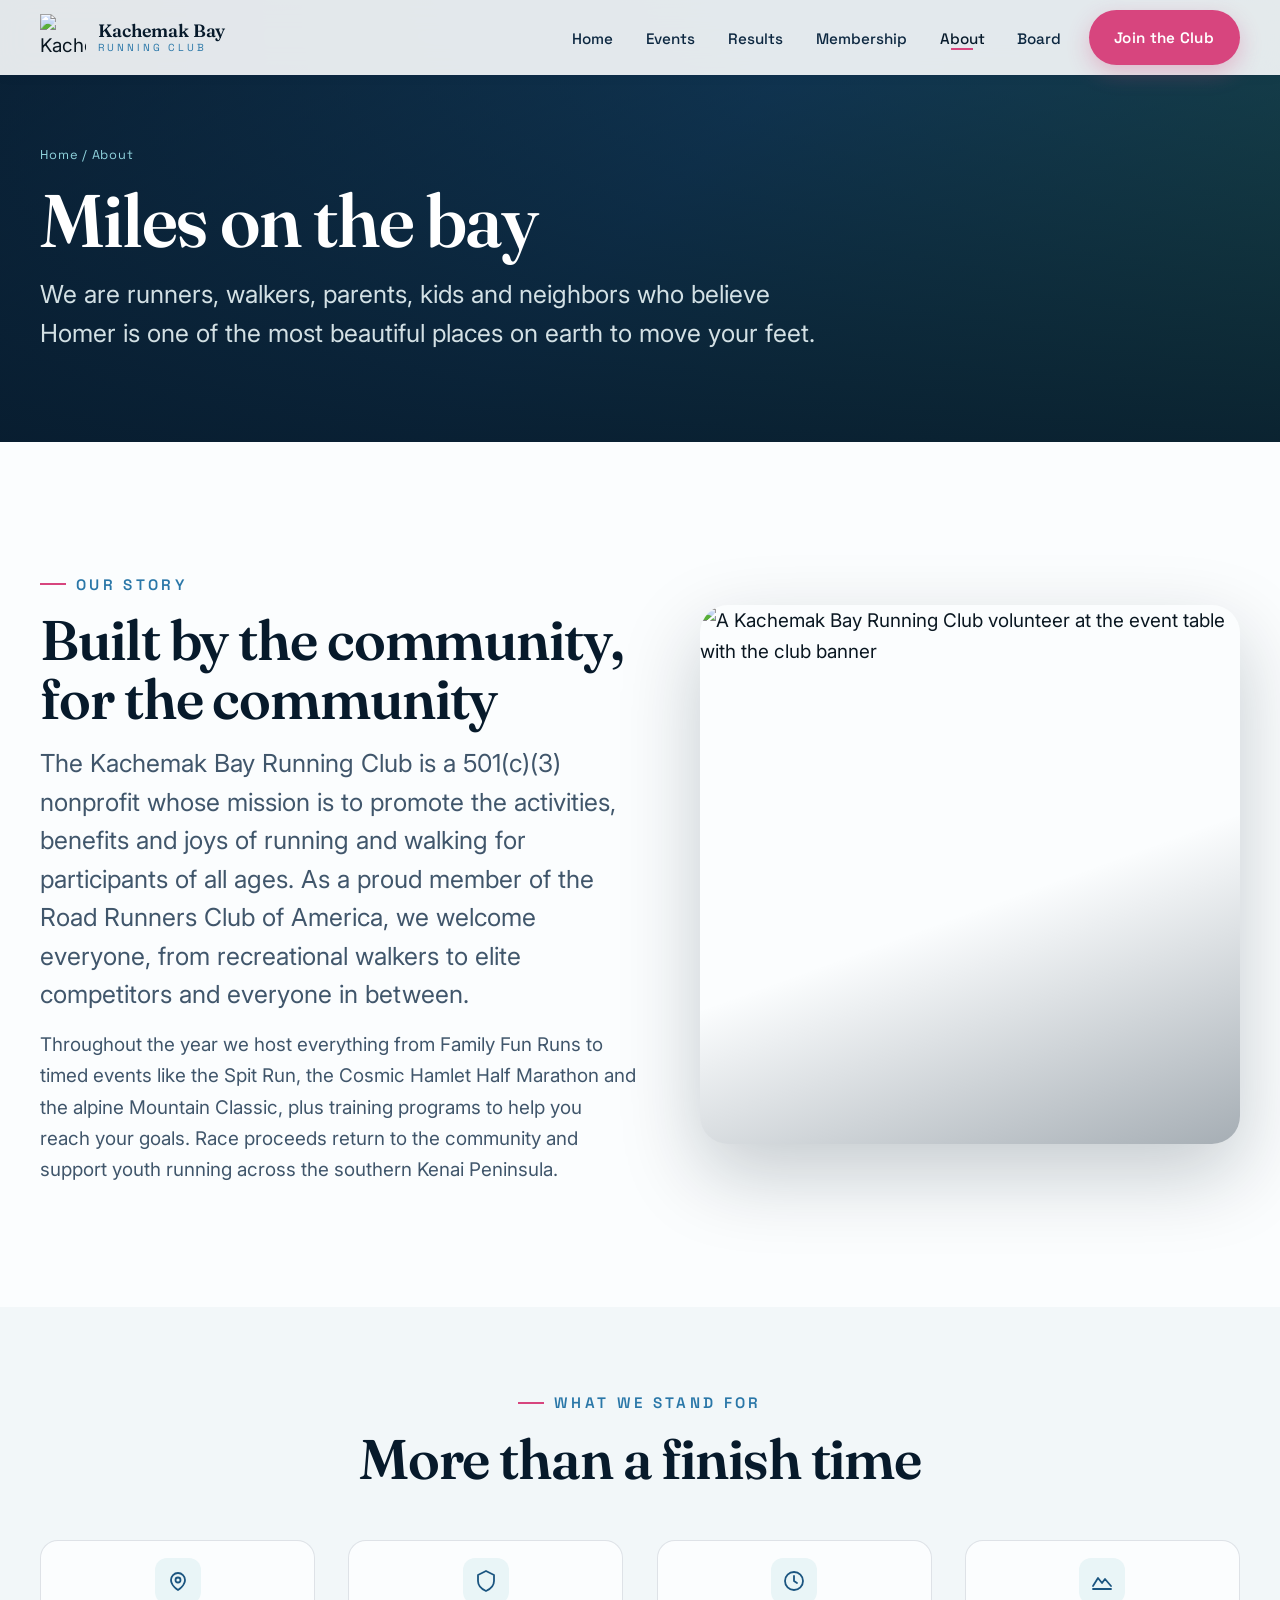
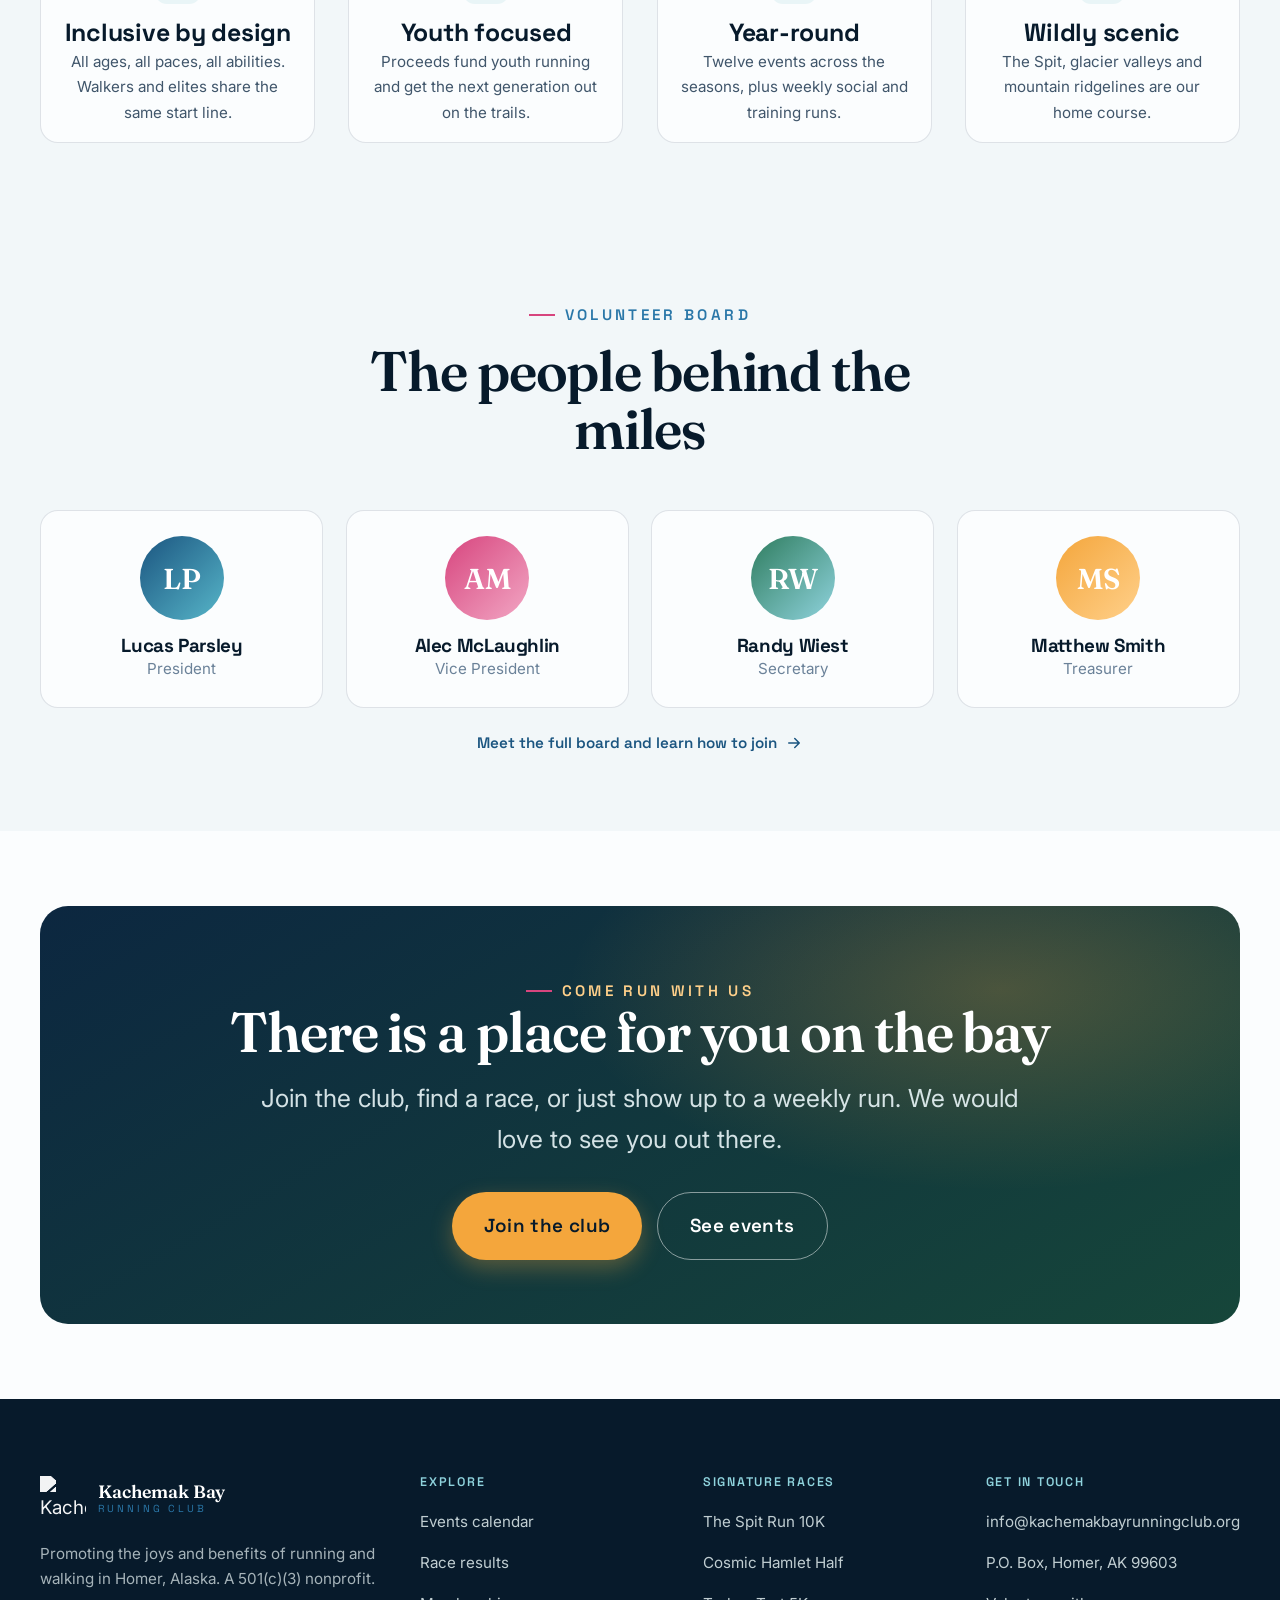
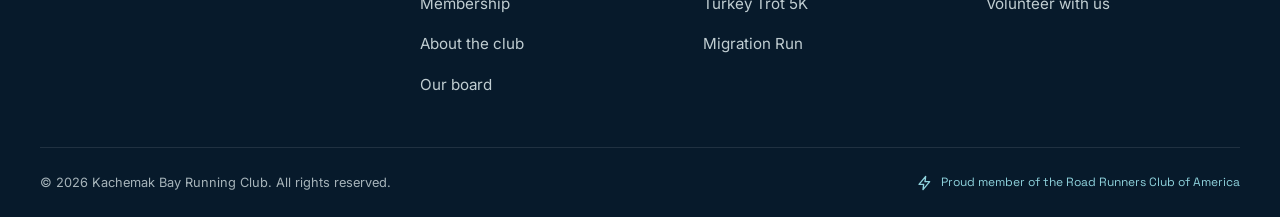
==== about.html @ 655c6642 "Add files via upload" ====
<!DOCTYPE html>
<html lang="en">
<head>
<meta charset="UTF-8">
<meta name="viewport" content="width=device-width, initial-scale=1">
<title>About - Kachemak Bay Running Club</title>
<meta name="description" content="The Kachemak Bay Running Club is a 501(c)(3) nonprofit in Homer, Alaska and a member of the Road Runners Club of America, promoting running and walking for all ages.">
<link rel="preconnect" href="https://fonts.googleapis.com">
<link rel="preconnect" href="https://fonts.gstatic.com" crossorigin>
<link href="https://fonts.googleapis.com/css2?family=Fraunces:ital,opsz,wght@0,9..144,400..700;1,9..144,400..600&family=Inter:wght@400;500;600&family=Space+Grotesk:wght@400;500;600;700&display=swap" rel="stylesheet">
<link rel="stylesheet" href="assets/css/styles.css">
<link rel="icon" href="data:image/svg+xml,%3Csvg xmlns='http://www.w3.org/2000/svg' viewBox='0 0 100 100'%3E%3Ccircle cx='50' cy='50' r='48' fill='%231b5580'/%3E%3Cpath d='M12 66 L34 34 L48 54 L62 28 L88 66 Z' fill='%23e9f5f7'/%3E%3Ccircle cx='68' cy='30' r='9' fill='%23f4a63c'/%3E%3C/svg%3E">
</head>
<body>
<a class="skip-link" href="#main">Skip to content</a>

<header class="site-header is-scrolled" id="siteHeader">
  <div class="container container--wide">
    <nav class="nav" aria-label="Primary">
      <a class="brand" href="index.html" aria-label="Kachemak Bay Running Club home"><img class="brand__logo" src="assets/img/logo.png" data-fallback="assets/img/logo.svg" alt="Kachemak Bay Running Club logo" width="46" height="46"><span class="brand__text"><span class="brand__name">Kachemak Bay</span><span class="brand__tag">Running Club</span></span></a>
      <ul class="nav__links" id="navLinks">
        <li><a class="nav__link" href="index.html">Home</a></li>
        <li><a class="nav__link" href="events.html">Events</a></li>
        <li><a class="nav__link" href="results.html">Results</a></li>
        <li><a class="nav__link" href="membership.html">Membership</a></li>
        <li><a class="nav__link" href="about.html" aria-current="page">About</a></li><li><a class="nav__link" href="board.html">Board</a></li>
        <li class="nav__cta"><a class="btn btn--accent" href="membership.html">Join the Club</a></li>
      </ul>
      <button class="nav-toggle" aria-label="Open menu" aria-expanded="false" aria-controls="navLinks"><span></span><span></span><span></span></button>
    </nav>
  </div>
</header>

<main id="main">

  <section class="page-hero">
    <img class="page-hero__photo" src="assets/img/lupine.jpg" data-fallback="assets/img/lupine.svg" alt="" aria-hidden="true">
    <div class="page-hero__bg" aria-hidden="true" style="background:linear-gradient(135deg,#0c2740 0%,#1b5580 50%,#2f7d5f 110%)"></div>
    <div class="container">
      <p class="breadcrumb"><a href="index.html">Home</a> / About</p>
      <h1>Miles on the bay</h1>
      <p class="lead">We are runners, walkers, parents, kids and neighbors who believe Homer is one of the most beautiful places on earth to move your feet.</p>
    </div>
  </section>

  <!-- Story -->
  <section class="section">
    <div class="container">
      <div class="split">
        <div data-reveal>
          <span class="eyebrow">Our story</span>
          <h2 style="font-size:var(--step-4);margin-top:0.9rem">Built by the community, for the community</h2>
          <p class="lead" style="margin-top:1rem">The Kachemak Bay Running Club is a 501(c)(3) nonprofit whose mission is to promote the activities, benefits and joys of running and walking for participants of all ages. As a proud member of the Road Runners Club of America, we welcome everyone, from recreational walkers to elite competitors and everyone in between.</p>
          <p style="margin-top:1rem;color:var(--slate)">Throughout the year we host everything from Family Fun Runs to timed events like the Spit Run, the Cosmic Hamlet Half Marathon and the alpine Mountain Classic, plus training programs to help you reach your goals. Race proceeds return to the community and support youth running across the southern Kenai Peninsula.</p>
        </div>
        <div class="photo-frame" data-reveal data-delay="1" style="aspect-ratio:1/1">
          <img class="photo-fill" src="assets/img/club-table.jpg" data-fallback="assets/img/club-table.svg" alt="A Kachemak Bay Running Club volunteer at the event table with the club banner">
          <span class="photo-frame__glow" aria-hidden="true"></span>
        </div>
      </div>
    </div>
  </section>

  <!-- Values / What we do -->
  <section class="section section--tight" style="background:var(--paper-2)">
    <div class="container">
      <div class="section-head center" data-reveal><span class="eyebrow" style="justify-content:center">What we stand for</span><h2>More than a finish time</h2></div>
      <div class="grid" style="grid-template-columns:repeat(auto-fit,minmax(230px,1fr))">
        <div class="value" data-reveal data-delay="1" style="flex-direction:column;text-align:center;align-items:center"><span class="value__icon" aria-hidden="true"><svg width="24" height="24" viewBox="0 0 24 24" fill="none" stroke="currentColor" stroke-width="1.8" stroke-linecap="round" stroke-linejoin="round"><path d="M12 21s-7-4.5-7-10a7 7 0 0 1 14 0c0 5.5-7 10-7 10z"/><circle cx="12" cy="11" r="2.5"/></svg></span><div><h3>Inclusive by design</h3><p>All ages, all paces, all abilities. Walkers and elites share the same start line.</p></div></div>
        <div class="value" data-reveal data-delay="2" style="flex-direction:column;text-align:center;align-items:center"><span class="value__icon" aria-hidden="true"><svg width="24" height="24" viewBox="0 0 24 24" fill="none" stroke="currentColor" stroke-width="1.8" stroke-linecap="round" stroke-linejoin="round"><path d="M12 2 4 6v6c0 5 3.5 8 8 10 4.5-2 8-5 8-10V6z"/></svg></span><div><h3>Youth focused</h3><p>Proceeds fund youth running and get the next generation out on the trails.</p></div></div>
        <div class="value" data-reveal data-delay="3" style="flex-direction:column;text-align:center;align-items:center"><span class="value__icon" aria-hidden="true"><svg width="24" height="24" viewBox="0 0 24 24" fill="none" stroke="currentColor" stroke-width="1.8" stroke-linecap="round" stroke-linejoin="round"><circle cx="12" cy="12" r="9"/><path d="M12 7v5l3 2"/></svg></span><div><h3>Year-round</h3><p>Twelve events across the seasons, plus weekly social and training runs.</p></div></div>
        <div class="value" data-reveal data-delay="4" style="flex-direction:column;text-align:center;align-items:center"><span class="value__icon" aria-hidden="true"><svg width="24" height="24" viewBox="0 0 24 24" fill="none" stroke="currentColor" stroke-width="1.8" stroke-linecap="round" stroke-linejoin="round"><path d="M3 17l5-8 4 5 3-4 6 7"/><path d="M3 20h18"/></svg></span><div><h3>Wildly scenic</h3><p>The Spit, glacier valleys and mountain ridgelines are our home course.</p></div></div>
      </div>
    </div>
  </section>

  <!-- Board -->
  <section class="section section--tight" style="background:var(--paper-2)">
    <div class="container">
      <div class="section-head center" data-reveal><span class="eyebrow" style="justify-content:center">Volunteer board</span><h2>The people behind the miles</h2></div>
      <div class="board-grid">
        <div class="board-card" data-reveal data-delay="1"><div class="avatar" style="background:linear-gradient(135deg,#1b5580,#57b6c9)">LP</div><h3>Lucas Parsley</h3><p>President</p></div>
        <div class="board-card" data-reveal data-delay="2"><div class="avatar" style="background:linear-gradient(135deg,#d7457e,#f2a7c4)">AM</div><h3>Alec McLaughlin</h3><p>Vice President</p></div>
        <div class="board-card" data-reveal data-delay="3"><div class="avatar" style="background:linear-gradient(135deg,#2f7d5f,#8fd3dd)">RW</div><h3>Randy Wiest</h3><p>Secretary</p></div>
        <div class="board-card" data-reveal data-delay="4"><div class="avatar" style="background:linear-gradient(135deg,#f4a63c,#ffd08a)">MS</div><h3>Matthew Smith</h3><p>Treasurer</p></div>
      </div>
      <p style="text-align:center;color:var(--slate);font-size:var(--step--1);margin-top:1.4rem"><a class="arrow-link" href="board.html">Meet the full board and learn how to join <svg width="18" height="18" viewBox="0 0 24 24" fill="none" stroke="currentColor" stroke-width="2" stroke-linecap="round" stroke-linejoin="round"><path d="M5 12h14M13 6l6 6-6 6"/></svg></a></p>
    </div>
  </section>

  <section class="section section--tight">
    <div class="container">
      <div class="cta-band" data-reveal>
        <span class="eyebrow" style="justify-content:center;color:var(--sun-300)">Come run with us</span>
        <h2>There is a place for you on the bay</h2>
        <p>Join the club, find a race, or just show up to a weekly run. We would love to see you out there.</p>
        <div class="cta-actions"><a class="btn btn--sun btn--lg" href="membership.html">Join the club</a><a class="btn btn--ghost btn--on-dark btn--lg" href="events.html">See events</a></div>
      </div>
    </div>
  </section>

</main>

<footer class="site-footer">
  <div class="container">
    <div class="footer-grid">
      <div class="footer-brand">
        <a class="brand" href="index.html" aria-label="Kachemak Bay Running Club home"><img class="brand__logo" src="assets/img/logo.png" data-fallback="assets/img/logo.svg" alt="Kachemak Bay Running Club logo" width="46" height="46"><span class="brand__text"><span class="brand__name">Kachemak Bay</span><span class="brand__tag">Running Club</span></span></a>
        <p style="margin-top:1.2rem;max-width:34ch">Promoting the joys and benefits of running and walking in Homer, Alaska. A 501(c)(3) nonprofit.</p>
      </div>
      <div class="footer-col"><h4>Explore</h4><ul><li><a href="events.html">Events calendar</a></li><li><a href="results.html">Race results</a></li><li><a href="membership.html">Membership</a></li><li><a href="about.html">About the club</a></li><li><a href="board.html">Our board</a></li></ul></div>
      <div class="footer-col"><h4>Signature races</h4><ul><li><a href="events.html">The Spit Run 10K</a></li><li><a href="events.html">Cosmic Hamlet Half</a></li><li><a href="events.html">Turkey Trot 5K</a></li><li><a href="events.html">Migration Run</a></li></ul></div>
      <div class="footer-col"><h4>Get in touch</h4><ul><li><a href="mailto:info@kachemakbayrunningclub.org">info@kachemakbayrunningclub.org</a></li><li><a href="#">P.O. Box, Homer, AK 99603</a></li><li><a href="membership.html">Volunteer with us</a></li></ul></div>
    </div>
    <div class="footer-bottom">
      <p>&copy; <span data-year>2026</span> Kachemak Bay Running Club. All rights reserved.</p>
      <span class="rrca"><svg width="16" height="16" viewBox="0 0 24 24" fill="none" stroke="currentColor" stroke-width="2" stroke-linecap="round" stroke-linejoin="round"><path d="M13 2 3 14h7l-1 8 10-12h-7z"/></svg> Proud member of the Road Runners Club of America</span>
    </div>
  </div>
</footer>

<script src="assets/js/main.js"></script>
</body>
</html>
---- assets/css/styles.css ----
/* =====================================================================
   Kachemak Bay Running Club - Design System
   A coastal Alaska palette: deep bay blues, glacier ice, spruce green,
   fireweed magenta, and warm midnight-sun gold.
   ===================================================================== */

/* ---------- Design Tokens ---------- */
:root {
  /* Core palette */
  --bay-900: #071a2b;   /* deep Kachemak Bay at dusk */
  --bay-800: #0c2740;
  --bay-700: #123a5c;
  --bay-600: #1b5580;
  --bay-500: #2a77a8;
  --glacier-400: #57b6c9; /* glacier meltwater */
  --glacier-300: #8fd3dd;
  --ice-100: #e9f5f7;
  --spruce-700: #16463a;  /* Sitka spruce */
  --spruce-500: #2f7d5f;
  --fireweed: #d7457e;    /* fireweed blooms */
  --fireweed-soft: #f2a7c4;
  --sun-500: #f4a63c;     /* midnight sun */
  --sun-300: #ffd08a;

  /* Neutrals */
  --ink: #0a1721;
  --slate: #40566b;
  --mist: #6b8299;
  --paper: #fbfdfe;
  --paper-2: #f2f7f9;
  --line: rgba(12, 39, 64, 0.12);

  /* Semantic */
  --bg: var(--paper);
  --fg: var(--ink);
  --brand: var(--bay-600);
  --accent: var(--fireweed);

  /* Typography */
  --font-display: "Fraunces", "Times New Roman", Georgia, serif;
  --font-sans: "Space Grotesk", "Segoe UI", system-ui, -apple-system, sans-serif;
  --font-body: "Inter", system-ui, -apple-system, "Segoe UI", sans-serif;

  /* Rhythm */
  --step--1: clamp(0.83rem, 0.78rem + 0.24vw, 0.95rem);
  --step-0: clamp(1rem, 0.93rem + 0.34vw, 1.18rem);
  --step-1: clamp(1.2rem, 1.08rem + 0.6vw, 1.55rem);
  --step-2: clamp(1.44rem, 1.24rem + 1vw, 2.05rem);
  --step-3: clamp(1.73rem, 1.42rem + 1.55vw, 2.7rem);
  --step-4: clamp(2.07rem, 1.6rem + 2.36vw, 3.58rem);
  --step-5: clamp(2.49rem, 1.77rem + 3.6vw, 4.72rem);
  --step-6: clamp(2.99rem, 1.9rem + 5.45vw, 6.24rem);

  --container: 1200px;
  --gutter: clamp(1.1rem, 0.6rem + 2.4vw, 2.6rem);
  --radius: 18px;
  --radius-lg: 28px;
  --radius-sm: 10px;
  --shadow-sm: 0 2px 10px rgba(7, 26, 43, 0.06);
  --shadow-md: 0 14px 40px rgba(7, 26, 43, 0.12);
  --shadow-lg: 0 30px 80px rgba(7, 26, 43, 0.22);
  --ease: cubic-bezier(0.22, 1, 0.36, 1);
}

/* ---------- Reset ---------- */
*, *::before, *::after { box-sizing: border-box; }
* { margin: 0; }
html { scroll-behavior: smooth; -webkit-text-size-adjust: 100%; }
body {
  font-family: var(--font-body);
  font-size: var(--step-0);
  line-height: 1.65;
  color: var(--fg);
  background: var(--bg);
  -webkit-font-smoothing: antialiased;
  text-rendering: optimizeLegibility;
  overflow-x: hidden;
}
img, svg, video { display: block; max-width: 100%; }
a { color: inherit; text-decoration: none; }
button { font: inherit; cursor: pointer; }
ul[role="list"] { list-style: none; padding: 0; }
:focus-visible {
  outline: 3px solid var(--sun-500);
  outline-offset: 3px;
  border-radius: 4px;
}

/* ---------- Typography ---------- */
h1, h2, h3, h4 {
  font-family: var(--font-display);
  font-weight: 600;
  line-height: 1.05;
  letter-spacing: -0.02em;
  color: var(--bay-900);
  font-optical-sizing: auto;
}
.eyebrow {
  font-family: var(--font-sans);
  font-size: var(--step--1);
  font-weight: 600;
  letter-spacing: 0.22em;
  text-transform: uppercase;
  color: var(--bay-500);
  display: inline-flex;
  align-items: center;
  gap: 0.6rem;
}
.eyebrow::before {
  content: "";
  width: 26px;
  height: 2px;
  background: var(--fireweed);
  display: inline-block;
}
.lead { font-size: var(--step-1); color: var(--slate); line-height: 1.55; }

/* ---------- Layout ---------- */
.container {
  width: min(100% - (var(--gutter) * 2), var(--container));
  margin-inline: auto;
}
.container--wide { --container: 1360px; }
.section { padding-block: clamp(3.5rem, 2rem + 7vw, 8rem); }
.section--tight { padding-block: clamp(2.5rem, 1.5rem + 4vw, 5rem); }
.stack > * + * { margin-top: 1.1rem; }
.grid { display: grid; gap: clamp(1.2rem, 0.8rem + 1.6vw, 2.2rem); }

.skip-link {
  position: absolute;
  left: 1rem;
  top: -100px;
  background: var(--bay-900);
  color: #fff;
  padding: 0.7rem 1.1rem;
  border-radius: 8px;
  z-index: 1000;
  transition: top 0.2s var(--ease);
}
.skip-link:focus { top: 1rem; }

/* ---------- Buttons ---------- */
.btn {
  --btn-bg: var(--bay-600);
  --btn-fg: #fff;
  display: inline-flex;
  align-items: center;
  gap: 0.6rem;
  padding: 0.95rem 1.6rem;
  background: var(--btn-bg);
  color: var(--btn-fg);
  font-family: var(--font-sans);
  font-weight: 600;
  font-size: var(--step--1);
  letter-spacing: 0.02em;
  border: none;
  border-radius: 999px;
  position: relative;
  overflow: hidden;
  transition: transform 0.35s var(--ease), box-shadow 0.35s var(--ease);
  box-shadow: 0 8px 22px rgba(27, 85, 128, 0.28);
  isolation: isolate;
}
.btn::after {
  content: "";
  position: absolute;
  inset: 0;
  background: linear-gradient(120deg, transparent 30%, rgba(255, 255, 255, 0.28), transparent 70%);
  transform: translateX(-120%);
  transition: transform 0.7s var(--ease);
  z-index: -1;
}
.btn:hover { transform: translateY(-3px); box-shadow: 0 16px 34px rgba(27, 85, 128, 0.36); }
.btn:hover::after { transform: translateX(120%); }
.btn:active { transform: translateY(-1px); }
.btn--accent { --btn-bg: var(--fireweed); box-shadow: 0 8px 22px rgba(215, 69, 126, 0.3); }
.btn--accent:hover { box-shadow: 0 16px 34px rgba(215, 69, 126, 0.4); }
.btn--sun { --btn-bg: var(--sun-500); --btn-fg: var(--bay-900); box-shadow: 0 8px 22px rgba(244, 166, 60, 0.32); }
.btn--ghost {
  --btn-bg: transparent;
  --btn-fg: var(--bay-900);
  box-shadow: none;
  border: 1.5px solid rgba(12, 39, 64, 0.28);
}
.btn--ghost:hover { box-shadow: none; background: rgba(12, 39, 64, 0.05); }
.btn--on-dark { --btn-fg: var(--bay-900); --btn-bg: #fff; }
.btn--ghost.btn--on-dark {
  --btn-bg: transparent; --btn-fg: #fff; border-color: rgba(255, 255, 255, 0.5);
}
.btn--ghost.btn--on-dark:hover { background: rgba(255, 255, 255, 0.12); }
.btn--lg { padding: 1.1rem 2rem; font-size: var(--step-0); }

.arrow-link {
  font-family: var(--font-sans);
  font-weight: 600;
  font-size: var(--step--1);
  color: var(--bay-600);
  display: inline-flex;
  align-items: center;
  gap: 0.5rem;
}
.arrow-link svg { transition: transform 0.3s var(--ease); }
.arrow-link:hover svg { transform: translateX(5px); }

/* ---------- Header / Nav ---------- */
.site-header {
  position: fixed;
  inset: 0 0 auto 0;
  z-index: 100;
  padding-block: 0.6rem;
  /* Always visible: solid, readable header from the very top of every page. */
  background: rgba(251, 253, 254, 0.9);
  backdrop-filter: blur(14px);
  -webkit-backdrop-filter: blur(14px);
  box-shadow: 0 1px 0 var(--line), var(--shadow-sm);
  transition: box-shadow 0.4s var(--ease), padding 0.4s var(--ease);
}
/* Slightly stronger shadow once the user scrolls, but the bar is always shown. */
.site-header.is-scrolled {
  background: rgba(251, 253, 254, 0.94);
  box-shadow: 0 2px 18px rgba(7, 26, 43, 0.1);
}
.nav {
  display: flex;
  align-items: center;
  justify-content: space-between;
  gap: 1rem;
}
.brand { display: flex; align-items: center; gap: 0.75rem; z-index: 2; }
.brand__mark { width: 46px; height: 46px; flex: none; }
.brand__text { display: flex; flex-direction: column; line-height: 1; }
.brand__name {
  font-family: var(--font-display);
  font-weight: 600;
  font-size: 1.12rem;
  color: var(--bay-900);
  letter-spacing: -0.01em;
}
.brand__tag {
  font-family: var(--font-sans);
  font-size: 0.64rem;
  letter-spacing: 0.28em;
  text-transform: uppercase;
  color: var(--bay-500);
  margin-top: 3px;
}
.site-header:not(.is-scrolled) .theme-dark .brand__name,
.nav-on-dark .brand__name { color: #fff; }

.nav__links {
  display: flex;
  align-items: center;
  gap: 0.35rem;
  list-style: none;
}
.nav__link {
  font-family: var(--font-sans);
  font-weight: 500;
  font-size: 0.95rem;
  padding: 0.5rem 0.85rem;
  border-radius: 999px;
  color: var(--bay-800);
  position: relative;
  transition: color 0.25s var(--ease), background 0.25s var(--ease);
}
.nav__link::after {
  content: "";
  position: absolute;
  left: 50%;
  bottom: 6px;
  width: 0;
  height: 2px;
  background: var(--fireweed);
  transform: translateX(-50%);
  transition: width 0.3s var(--ease);
}
.nav__link:hover, .nav__link[aria-current="page"] { color: var(--bay-900); }
.nav__link:hover::after, .nav__link[aria-current="page"]::after { width: 22px; }
.nav__cta { margin-left: 0.5rem; }

.nav-toggle {
  display: none;
  flex-direction: column;
  gap: 5px;
  background: none;
  border: none;
  padding: 0.5rem;
  z-index: 2;
}
.nav-toggle span {
  width: 26px; height: 2px; background: var(--bay-900);
  border-radius: 2px; transition: transform 0.3s var(--ease), opacity 0.3s var(--ease);
}

@media (max-width: 960px) {
  .nav-toggle { display: flex; }
  .nav__links {
    position: fixed;
    inset: 0;
    flex-direction: column;
    justify-content: center;
    gap: 0.4rem;
    background: linear-gradient(160deg, var(--bay-900), var(--bay-700));
    padding: 5rem 2rem 2rem;
    transform: translateX(100%);
    transition: transform 0.5s var(--ease);
  }
  .nav__links.is-open { transform: translateX(0); }
  .nav__link { color: #eaf4f8; font-size: 1.5rem; font-family: var(--font-display); padding: 0.6rem; }
  .nav__link::after { display: none; }
  .nav__cta { margin: 1rem 0 0; }
  body.nav-open { overflow: hidden; }
  .nav-toggle.is-active span:nth-child(1) { transform: translateY(7px) rotate(45deg); }
  .nav-toggle.is-active span:nth-child(2) { opacity: 0; }
  .nav-toggle.is-active span:nth-child(3) { transform: translateY(-7px) rotate(-45deg); }
}

/* ---------- Hero ---------- */
.hero {
  position: relative;
  min-height: 100svh;
  display: grid;
  align-items: end;
  color: #fff;
  overflow: hidden;
  isolation: isolate;
}
.hero__scene { position: absolute; inset: 0; z-index: -2; }
.hero__scene svg { width: 100%; height: 100%; }
.hero__overlay {
  position: absolute;
  inset: 0;
  z-index: -1;
  background:
    radial-gradient(120% 90% at 15% 5%, rgba(7, 26, 43, 0.1), transparent 55%),
    linear-gradient(to top, rgba(7, 26, 43, 0.86) 0%, rgba(7, 26, 43, 0.32) 42%, rgba(7, 26, 43, 0.12) 100%);
}
.hero__inner { padding-block: clamp(6rem, 12vh, 11rem) clamp(3rem, 8vh, 6rem); }
.hero__eyebrow {
  color: var(--sun-300);
  background: rgba(7, 26, 43, 0.35);
  border: 1px solid rgba(255, 255, 255, 0.18);
  padding: 0.5rem 1rem;
  border-radius: 999px;
  backdrop-filter: blur(6px);
}
.hero__eyebrow::before { background: var(--sun-300); }
.hero h1 {
  color: #fff;
  font-size: var(--step-6);
  max-width: 16ch;
  margin-top: 1.4rem;
  text-shadow: 0 4px 40px rgba(7, 26, 43, 0.5);
}
.hero h1 em { font-style: italic; color: var(--sun-300); }
.hero__sub {
  font-size: var(--step-1);
  max-width: 46ch;
  margin-top: 1.4rem;
  color: rgba(233, 245, 247, 0.92);
}
.hero__actions { display: flex; flex-wrap: wrap; gap: 0.9rem; margin-top: 2.2rem; }
.hero__stats {
  display: flex;
  flex-wrap: wrap;
  gap: clamp(1.5rem, 4vw, 3.5rem);
  margin-top: 3.2rem;
  padding-top: 2rem;
  border-top: 1px solid rgba(255, 255, 255, 0.18);
}
.hero__stat .num {
  font-family: var(--font-display);
  font-size: var(--step-3);
  font-weight: 600;
  color: #fff;
  display: block;
  line-height: 1;
}
.hero__stat .label {
  font-family: var(--font-sans);
  font-size: var(--step--1);
  letter-spacing: 0.1em;
  text-transform: uppercase;
  color: var(--glacier-300);
  margin-top: 0.5rem;
}
.scroll-cue {
  position: absolute;
  bottom: 1.5rem;
  left: 50%;
  transform: translateX(-50%);
  font-family: var(--font-sans);
  font-size: 0.68rem;
  letter-spacing: 0.25em;
  text-transform: uppercase;
  color: rgba(255, 255, 255, 0.7);
  display: flex;
  flex-direction: column;
  align-items: center;
  gap: 0.5rem;
}
.scroll-cue .line { width: 1px; height: 40px; background: rgba(255, 255, 255, 0.5); overflow: hidden; position: relative; }
.scroll-cue .line::after {
  content: ""; position: absolute; top: -40px; left: 0; width: 1px; height: 40px;
  background: var(--sun-300); animation: cue 2.2s var(--ease) infinite;
}
@keyframes cue { 0% { transform: translateY(0); } 60%, 100% { transform: translateY(80px); } }

/* Parallax scene layers */
.layer { transition: transform 0.1s linear; will-change: transform; }

/* ---------- Marquee ---------- */
.marquee {
  background: var(--bay-900);
  color: var(--ice-100);
  padding-block: 1rem;
  overflow: hidden;
  border-top: 1px solid rgba(255, 255, 255, 0.08);
  border-bottom: 1px solid rgba(255, 255, 255, 0.08);
}
.marquee__track {
  display: flex;
  gap: 3rem;
  width: max-content;
  animation: marquee 32s linear infinite;
  font-family: var(--font-display);
  font-size: var(--step-2);
  font-style: italic;
}
.marquee:hover .marquee__track { animation-play-state: paused; }
.marquee__track span { display: inline-flex; align-items: center; gap: 3rem; white-space: nowrap; }
.marquee__track span::after { content: "\2022"; color: var(--fireweed); }
@keyframes marquee { to { transform: translateX(-50%); } }

/* ---------- Section headers ---------- */
.section-head { max-width: 640px; margin-bottom: clamp(2rem, 4vw, 3.5rem); }
.section-head.center { margin-inline: auto; text-align: center; }
.section-head h2 { font-size: var(--step-4); margin-top: 0.9rem; }
.section-head .lead { margin-top: 1.1rem; }

/* ---------- Mission / split ---------- */
.split { display: grid; grid-template-columns: 1.05fr 0.95fr; gap: clamp(2rem, 5vw, 5rem); align-items: center; }
@media (max-width: 860px) { .split { grid-template-columns: 1fr; } }
.mission-card {
  position: relative;
  border-radius: var(--radius-lg);
  overflow: hidden;
  aspect-ratio: 4 / 5;
  background: linear-gradient(160deg, var(--bay-700), var(--spruce-700));
  box-shadow: var(--shadow-lg);
}
.mission-card svg { position: absolute; inset: 0; width: 100%; height: 100%; }
.mission-badge {
  position: absolute;
  bottom: 1.4rem; left: 1.4rem; right: 1.4rem;
  background: rgba(251, 253, 254, 0.92);
  backdrop-filter: blur(8px);
  border-radius: var(--radius);
  padding: 1.2rem 1.4rem;
  display: flex; gap: 1rem; align-items: center;
  box-shadow: var(--shadow-md);
}
.mission-badge .ring {
  width: 52px; height: 52px; border-radius: 50%; flex: none;
  background: conic-gradient(var(--fireweed) 0 78%, rgba(12,39,64,0.12) 78% 100%);
  display: grid; place-items: center;
}
.mission-badge .ring span {
  width: 40px; height: 40px; border-radius: 50%; background: #fff;
  display: grid; place-items: center; font-family: var(--font-sans);
  font-weight: 700; font-size: 0.8rem; color: var(--bay-800);
}
.value-list { display: grid; gap: 1rem; margin-top: 1.8rem; }
.value {
  display: flex; gap: 1rem; padding: 1.1rem 1.2rem;
  border: 1px solid var(--line); border-radius: var(--radius);
  background: var(--paper); transition: transform 0.35s var(--ease), box-shadow 0.35s var(--ease), border-color 0.35s var(--ease);
}
.value:hover { transform: translateY(-4px); box-shadow: var(--shadow-md); border-color: transparent; }
.value__icon {
  width: 46px; height: 46px; flex: none; border-radius: 12px;
  background: var(--ice-100); display: grid; place-items: center; color: var(--bay-600);
}
.value h3 { font-size: var(--step-1); font-family: var(--font-sans); font-weight: 700; letter-spacing: -0.01em; }
.value p { font-size: var(--step--1); color: var(--slate); margin-top: 0.2rem; }

/* ---------- Events ---------- */
.events-section { background: var(--bay-900); color: var(--ice-100); position: relative; overflow: hidden; }
.events-section::before {
  content: ""; position: absolute; inset: 0;
  background: radial-gradient(80% 60% at 85% -10%, rgba(87, 182, 201, 0.18), transparent 60%),
              radial-gradient(60% 50% at 0% 100%, rgba(215, 69, 126, 0.16), transparent 60%);
  pointer-events: none;
}
.events-section .section-head h2 { color: #fff; }
.events-section .eyebrow { color: var(--glacier-300); }
.events-grid { display: grid; grid-template-columns: repeat(auto-fit, minmax(280px, 1fr)); gap: 1.4rem; }
.event-card {
  position: relative;
  border-radius: var(--radius-lg);
  overflow: hidden;
  min-height: 380px;
  display: flex;
  flex-direction: column;
  justify-content: flex-end;
  padding: 1.6rem;
  color: #fff;
  isolation: isolate;
  border: 1px solid rgba(255, 255, 255, 0.08);
}
.event-card__bg { position: absolute; inset: 0; z-index: -2; transition: transform 0.8s var(--ease); }
.event-card__bg svg { width: 100%; height: 100%; }
.event-card::after {
  content: ""; position: absolute; inset: 0; z-index: -1;
  background: linear-gradient(to top, rgba(7,26,43,0.92) 5%, rgba(7,26,43,0.35) 55%, rgba(7,26,43,0.1) 100%);
}
.event-card:hover .event-card__bg { transform: scale(1.08); }
.event-card__date {
  position: absolute; top: 1.2rem; left: 1.2rem;
  background: rgba(251,253,254,0.95); color: var(--bay-900);
  border-radius: 14px; padding: 0.5rem 0.7rem; text-align: center; line-height: 1;
  box-shadow: var(--shadow-sm); min-width: 58px;
}
.event-card__date .m { font-family: var(--font-sans); font-weight: 700; font-size: 0.7rem; letter-spacing: 0.14em; text-transform: uppercase; color: var(--fireweed); }
.event-card__date .d { font-family: var(--font-display); font-weight: 600; font-size: 1.5rem; display: block; margin-top: 2px; }
.event-card__tag {
  position: absolute; top: 1.2rem; right: 1.2rem;
  font-family: var(--font-sans); font-size: 0.66rem; letter-spacing: 0.12em; text-transform: uppercase;
  background: rgba(7,26,43,0.4); border: 1px solid rgba(255,255,255,0.25);
  padding: 0.35rem 0.7rem; border-radius: 999px; backdrop-filter: blur(6px);
}
.event-card h3 { color: #fff; font-size: var(--step-2); }
.event-card p { font-size: var(--step--1); color: rgba(233,245,247,0.85); margin-top: 0.5rem; }
.event-card__meta { display: flex; flex-wrap: wrap; gap: 0.5rem 1.1rem; margin-top: 1rem; font-family: var(--font-sans); font-size: 0.8rem; color: var(--glacier-300); }
.event-card__meta span { display: inline-flex; align-items: center; gap: 0.35rem; }

/* ---------- Stats band ---------- */
.stats-band { background: var(--paper-2); }
.stats-grid { display: grid; grid-template-columns: repeat(auto-fit, minmax(180px, 1fr)); gap: 1.4rem; text-align: center; }
.stat-block { padding: 1.5rem 1rem; border-radius: var(--radius); background: var(--paper); box-shadow: var(--shadow-sm); }
.stat-block .num { font-family: var(--font-display); font-weight: 600; font-size: var(--step-4); color: var(--bay-700); line-height: 1; }
.stat-block .num em { color: var(--fireweed); font-style: normal; }
.stat-block .label { font-family: var(--font-sans); font-size: var(--step--1); color: var(--slate); margin-top: 0.6rem; letter-spacing: 0.04em; }

/* ---------- Membership tiers ---------- */
.tiers { display: grid; grid-template-columns: repeat(auto-fit, minmax(240px, 1fr)); gap: 1.4rem; align-items: stretch; }
.tier {
  display: flex; flex-direction: column;
  border: 1px solid var(--line); border-radius: var(--radius-lg);
  padding: 1.8rem 1.6rem; background: var(--paper);
  transition: transform 0.4s var(--ease), box-shadow 0.4s var(--ease), border-color 0.4s var(--ease);
  position: relative; overflow: hidden;
}
.tier:hover { transform: translateY(-6px); box-shadow: var(--shadow-lg); }
.tier--featured { border-color: transparent; background: linear-gradient(165deg, var(--bay-800), var(--bay-700)); color: var(--ice-100); box-shadow: var(--shadow-lg); }
.tier__flag {
  position: absolute; top: 1.2rem; right: -2.4rem; transform: rotate(45deg);
  background: var(--fireweed); color: #fff; font-family: var(--font-sans); font-weight: 700;
  font-size: 0.62rem; letter-spacing: 0.14em; text-transform: uppercase; padding: 0.3rem 3rem;
}
.tier h3 { font-family: var(--font-sans); font-weight: 700; font-size: var(--step-1); }
.tier .price { font-family: var(--font-display); font-size: var(--step-4); color: var(--bay-800); margin: 0.6rem 0 0.2rem; }
.tier .price span { font-family: var(--font-sans); font-size: var(--step--1); color: var(--mist); font-weight: 500; }
/* Featured (dark) tier: keep price and heading white so they are readable. */
.tier.tier--featured h3, .tier.tier--featured .price { color: #fff; }
.tier.tier--featured .price span { color: var(--glacier-300); }
.tier ul { list-style: none; padding: 0; margin: 1.4rem 0; display: grid; gap: 0.7rem; flex: 1; }
.tier li { display: flex; gap: 0.6rem; font-size: var(--step--1); }
.tier li svg { flex: none; color: var(--spruce-500); margin-top: 3px; }
.tier--featured li svg { color: var(--sun-300); }
.tier .btn { width: 100%; justify-content: center; }

/* ---------- Results table ---------- */
.results-toolbar { display: flex; flex-wrap: wrap; gap: 0.8rem; align-items: center; justify-content: space-between; margin-bottom: 1.6rem; }
.filter-chips { display: flex; flex-wrap: wrap; gap: 0.5rem; }
.chip {
  font-family: var(--font-sans); font-size: 0.82rem; font-weight: 500;
  padding: 0.5rem 1rem; border-radius: 999px; border: 1px solid var(--line);
  background: var(--paper); color: var(--slate); transition: all 0.25s var(--ease);
}
.chip:hover { border-color: var(--bay-500); color: var(--bay-700); }
.chip.is-active { background: var(--bay-800); color: #fff; border-color: var(--bay-800); }
.search-box { position: relative; }
.search-box input {
  font: inherit; font-size: 0.9rem; padding: 0.65rem 1rem 0.65rem 2.5rem;
  border: 1px solid var(--line); border-radius: 999px; background: var(--paper);
  min-width: 220px; color: var(--ink);
}
.search-box svg { position: absolute; left: 0.9rem; top: 50%; transform: translateY(-50%); color: var(--mist); }
.table-wrap { overflow-x: auto; border-radius: var(--radius); border: 1px solid var(--line); box-shadow: var(--shadow-sm); }
table.results { width: 100%; border-collapse: collapse; min-width: 640px; background: var(--paper); }
table.results th, table.results td { padding: 0.95rem 1.1rem; text-align: left; }
table.results thead th {
  font-family: var(--font-sans); font-size: 0.72rem; letter-spacing: 0.1em; text-transform: uppercase;
  color: var(--mist); background: var(--paper-2); border-bottom: 1px solid var(--line);
}
table.results tbody tr { border-bottom: 1px solid var(--line); transition: background 0.2s var(--ease); }
table.results tbody tr:hover { background: var(--ice-100); }
table.results tbody tr:last-child { border-bottom: none; }
.rank { font-family: var(--font-display); font-weight: 600; font-size: 1.1rem; color: var(--bay-700); }
.rank--1 { color: var(--sun-500); }
.rank--2 { color: var(--mist); }
.rank--3 { color: #c08457; }
.time { font-family: var(--font-sans); font-weight: 600; color: var(--bay-800); }
.pill {
  font-family: var(--font-sans); font-size: 0.7rem; font-weight: 600; letter-spacing: 0.04em;
  padding: 0.25rem 0.6rem; border-radius: 999px; background: var(--ice-100); color: var(--bay-600);
}
.empty-row td { text-align: center; color: var(--mist); padding: 2.5rem; font-style: italic; }

/* ---------- Timeline (About) ---------- */
.timeline { position: relative; margin-top: 2rem; padding-left: 2rem; }
.timeline::before { content: ""; position: absolute; left: 6px; top: 8px; bottom: 8px; width: 2px; background: linear-gradient(var(--bay-500), var(--fireweed)); }
.timeline li { position: relative; padding-bottom: 2rem; }
.timeline li::before {
  content: ""; position: absolute; left: -2rem; top: 5px; width: 14px; height: 14px; border-radius: 50%;
  background: var(--paper); border: 3px solid var(--bay-500); transform: translateX(0);
}
.timeline .year { font-family: var(--font-display); font-weight: 600; font-size: var(--step-1); color: var(--bay-700); }
.timeline p { color: var(--slate); margin-top: 0.3rem; }

.board-grid { display: grid; grid-template-columns: repeat(auto-fit, minmax(200px, 1fr)); gap: 1.4rem; }
.board-card { text-align: center; padding: 1.6rem 1rem; border: 1px solid var(--line); border-radius: var(--radius); background: var(--paper); transition: transform 0.35s var(--ease), box-shadow 0.35s var(--ease); }
.board-card:hover { transform: translateY(-5px); box-shadow: var(--shadow-md); }
.board-card .avatar {
  width: 84px; height: 84px; border-radius: 50%; margin: 0 auto 1rem;
  display: grid; place-items: center; font-family: var(--font-display); font-weight: 600;
  font-size: 1.8rem; color: #fff;
}
.board-card h3 { font-family: var(--font-sans); font-weight: 700; font-size: var(--step-0); }
.board-card p { font-size: var(--step--1); color: var(--mist); }

/* ---------- CTA band ---------- */
.cta-band { position: relative; overflow: hidden; background: linear-gradient(150deg, var(--bay-800), var(--spruce-700)); color: #fff; border-radius: var(--radius-lg); padding: clamp(2.5rem, 5vw, 5rem); text-align: center; }
.cta-band::before { content: ""; position: absolute; inset: 0; background: radial-gradient(60% 80% at 80% 20%, rgba(244,166,60,0.25), transparent 60%); }
.cta-band > * { position: relative; }
.cta-band h2 { color: #fff; font-size: var(--step-4); }
.cta-band p { color: rgba(233,245,247,0.9); max-width: 52ch; margin: 1rem auto 2rem; font-size: var(--step-1); }
.cta-actions { display: flex; flex-wrap: wrap; gap: 0.9rem; justify-content: center; }

/* ---------- Page hero (interior) ---------- */
.page-hero { position: relative; padding-top: clamp(8rem, 16vh, 12rem); padding-bottom: clamp(3rem, 7vw, 6rem); color: #fff; overflow: hidden; isolation: isolate; }
.page-hero__bg { position: absolute; inset: 0; z-index: -2; }
.page-hero__bg svg { width: 100%; height: 100%; }
.page-hero::after { content: ""; position: absolute; inset: 0; z-index: -1; background: linear-gradient(to top, rgba(7,26,43,0.9), rgba(7,26,43,0.5)); }
.page-hero h1 { color: #fff; font-size: var(--step-5); max-width: 18ch; }
.page-hero .lead { color: rgba(233,245,247,0.9); max-width: 52ch; margin-top: 1rem; }
.breadcrumb { font-family: var(--font-sans); font-size: 0.8rem; letter-spacing: 0.06em; color: var(--glacier-300); margin-bottom: 1rem; }
.breadcrumb a:hover { color: #fff; }

/* ---------- Footer ---------- */
.site-footer { background: var(--bay-900); color: var(--ice-100); padding-top: clamp(3rem, 6vw, 5rem); }
.footer-grid { display: grid; grid-template-columns: 1.4fr repeat(3, 1fr); gap: 2.5rem; }
@media (max-width: 820px) { .footer-grid { grid-template-columns: 1fr 1fr; } }
@media (max-width: 500px) { .footer-grid { grid-template-columns: 1fr; } }
.footer-brand .brand__name { color: #fff; }
.site-footer p { color: rgba(233,245,247,0.7); font-size: var(--step--1); }
.footer-col h4 { font-family: var(--font-sans); font-size: 0.78rem; letter-spacing: 0.14em; text-transform: uppercase; color: var(--glacier-300); margin-bottom: 1rem; }
.footer-col ul { list-style: none; padding: 0; display: grid; gap: 0.6rem; }
.footer-col a { font-size: var(--step--1); color: rgba(233,245,247,0.82); transition: color 0.2s var(--ease); }
.footer-col a:hover { color: #fff; }
.socials { display: flex; gap: 0.6rem; margin-top: 1.2rem; }
.socials a { width: 40px; height: 40px; border-radius: 50%; border: 1px solid rgba(255,255,255,0.18); display: grid; place-items: center; transition: background 0.25s var(--ease), transform 0.25s var(--ease); }
.socials a:hover { background: rgba(255,255,255,0.12); transform: translateY(-3px); }
.footer-bottom { margin-top: 3rem; padding: 1.5rem 0; border-top: 1px solid rgba(255,255,255,0.1); display: flex; flex-wrap: wrap; gap: 1rem; justify-content: space-between; align-items: center; }
.footer-bottom p { font-size: 0.8rem; }
.footer-bottom .rrca { display: inline-flex; align-items: center; gap: 0.5rem; font-family: var(--font-sans); font-size: 0.75rem; color: var(--glacier-300); }

/* ---------- Reveal animations ---------- */
[data-reveal] { opacity: 0; transform: translateY(28px); transition: opacity 0.8s var(--ease), transform 0.8s var(--ease); }
[data-reveal].is-visible { opacity: 1; transform: none; }
[data-reveal][data-delay="1"] { transition-delay: 0.08s; }
[data-reveal][data-delay="2"] { transition-delay: 0.16s; }
[data-reveal][data-delay="3"] { transition-delay: 0.24s; }
[data-reveal][data-delay="4"] { transition-delay: 0.32s; }

@media (prefers-reduced-motion: reduce) {
  *, *::before, *::after { animation-duration: 0.001ms !important; animation-iteration-count: 1 !important; transition-duration: 0.001ms !important; scroll-behavior: auto !important; }
  [data-reveal] { opacity: 1; transform: none; }
  .scroll-cue .line::after { display: none; }
}

/* ---------- Utilities ---------- */
.text-center { text-align: center; }
.mt-lg { margin-top: 2.5rem; }
.visually-hidden { position: absolute; width: 1px; height: 1px; padding: 0; margin: -1px; overflow: hidden; clip: rect(0 0 0 0); white-space: nowrap; border: 0; }


/* =====================================================================
   Photo integration
   Real photos layer on top of the SVG scene fallbacks. The <img> uses
   onerror to swap to the .svg placeholder when the .jpg is not present,
   so dropping real photos in requires no HTML changes.
   ===================================================================== */
.photo-fill { position: absolute; inset: 0; width: 100%; height: 100%; object-fit: cover; }

/* Logo image in the brand lockup (replaces the inline SVG mark when present) */
.brand__logo { width: 46px; height: 46px; flex: none; object-fit: contain; }
.site-footer .brand__logo { filter: brightness(0) invert(1) grayscale(1); opacity: 0.95; }

/* Hero photo sits behind the scene layer and the overlay */
.hero__photo { position: absolute; inset: 0; z-index: -3; width: 100%; height: 100%; object-fit: cover; }
/* Solid, refined color background used when no photo is present (photo-ready). */
.hero__scene--solid {
  background:
    radial-gradient(120% 90% at 78% 12%, rgba(87, 182, 201, 0.28), transparent 55%),
    radial-gradient(90% 80% at 10% 90%, rgba(215, 69, 126, 0.18), transparent 55%),
    linear-gradient(150deg, #071a2b 0%, #0c2740 40%, #123a5c 75%, #1b5580 100%);
}
/* When a real hero photo loads, let it show cleanly (the solid scene stays as a
   quiet base behind it and the overlay keeps text readable). */

/* Page hero photo */
.page-hero__photo { position: absolute; inset: 0; z-index: -3; width: 100%; height: 100%; object-fit: cover; }

/* Framed photo used in split sections (mission, about) */
.photo-frame { position: relative; border-radius: var(--radius-lg); overflow: hidden; box-shadow: var(--shadow-lg); aspect-ratio: 4 / 5; }
.photo-frame img.photo-fill { z-index: 1; }
.photo-frame .photo-frame__glow { position: absolute; inset: 0; z-index: 2; pointer-events: none; background: linear-gradient(160deg, transparent 55%, rgba(7,26,43,0.35)); }
.photo-frame .mission-badge { z-index: 3; }

/* Board page */
.board-hero-note { color: rgba(233,245,247,0.9); }
.board-grid--lg { display: grid; grid-template-columns: repeat(auto-fit, minmax(240px, 1fr)); gap: 1.4rem; }
.board-member {
  border: 1px solid var(--line); border-radius: var(--radius-lg); background: var(--paper);
  overflow: hidden; transition: transform 0.35s var(--ease), box-shadow 0.35s var(--ease);
}
.board-member:hover { transform: translateY(-5px); box-shadow: var(--shadow-md); }
.board-member__photo { position: relative; aspect-ratio: 1 / 1; background: linear-gradient(135deg, var(--bay-600), var(--glacier-400)); }
.board-member__initials {
  position: absolute; inset: 0; display: grid; place-items: center;
  font-family: var(--font-display); font-weight: 600; font-size: 2.6rem; color: #fff;
}
.board-member__body { padding: 1.2rem 1.3rem 1.5rem; }
.board-member__role { font-family: var(--font-sans); font-size: 0.72rem; font-weight: 600; letter-spacing: 0.12em; text-transform: uppercase; color: var(--fireweed); }
.board-member__name { font-family: var(--font-display); font-weight: 600; font-size: var(--step-1); color: var(--bay-900); margin-top: 0.2rem; }
.role-officers .board-member__photo { background: linear-gradient(135deg, var(--bay-700), var(--glacier-400)); }
.role-atlarge .board-member__photo { background: linear-gradient(135deg, var(--spruce-700), var(--glacier-300)); }
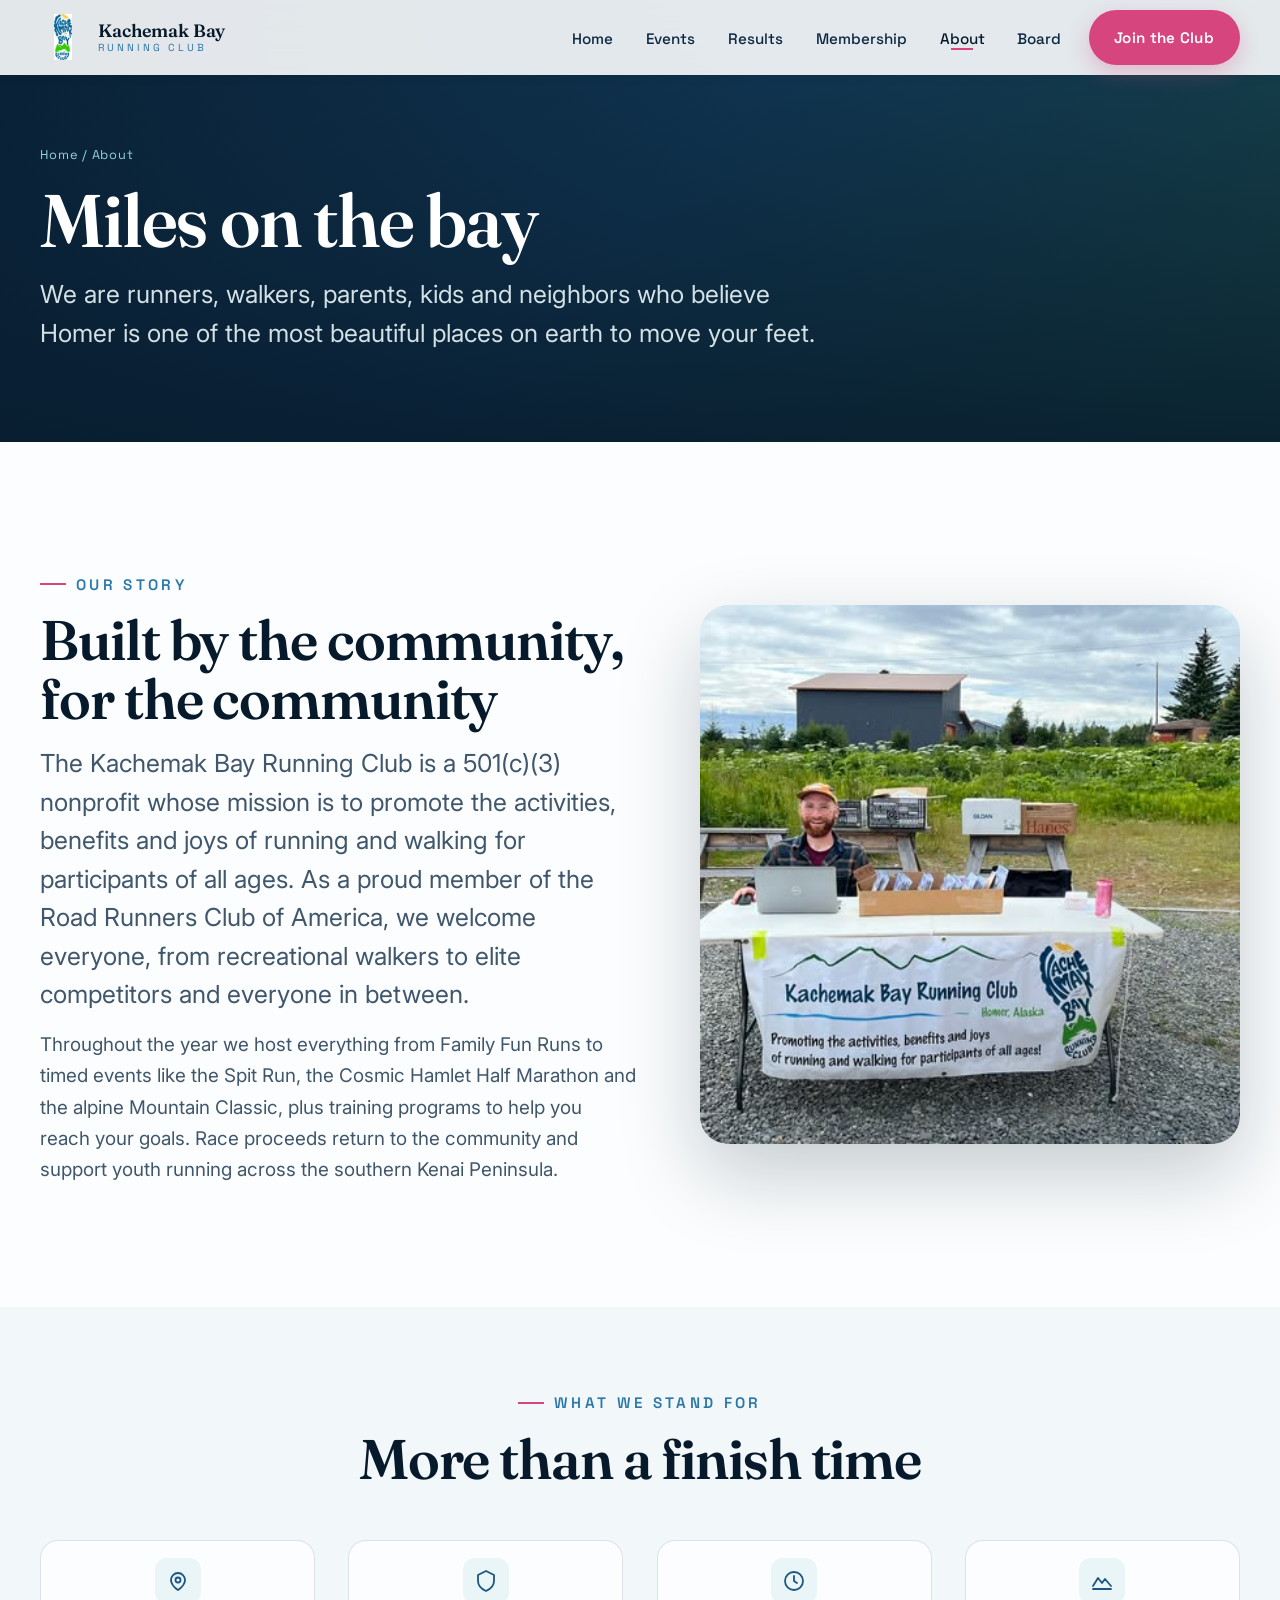
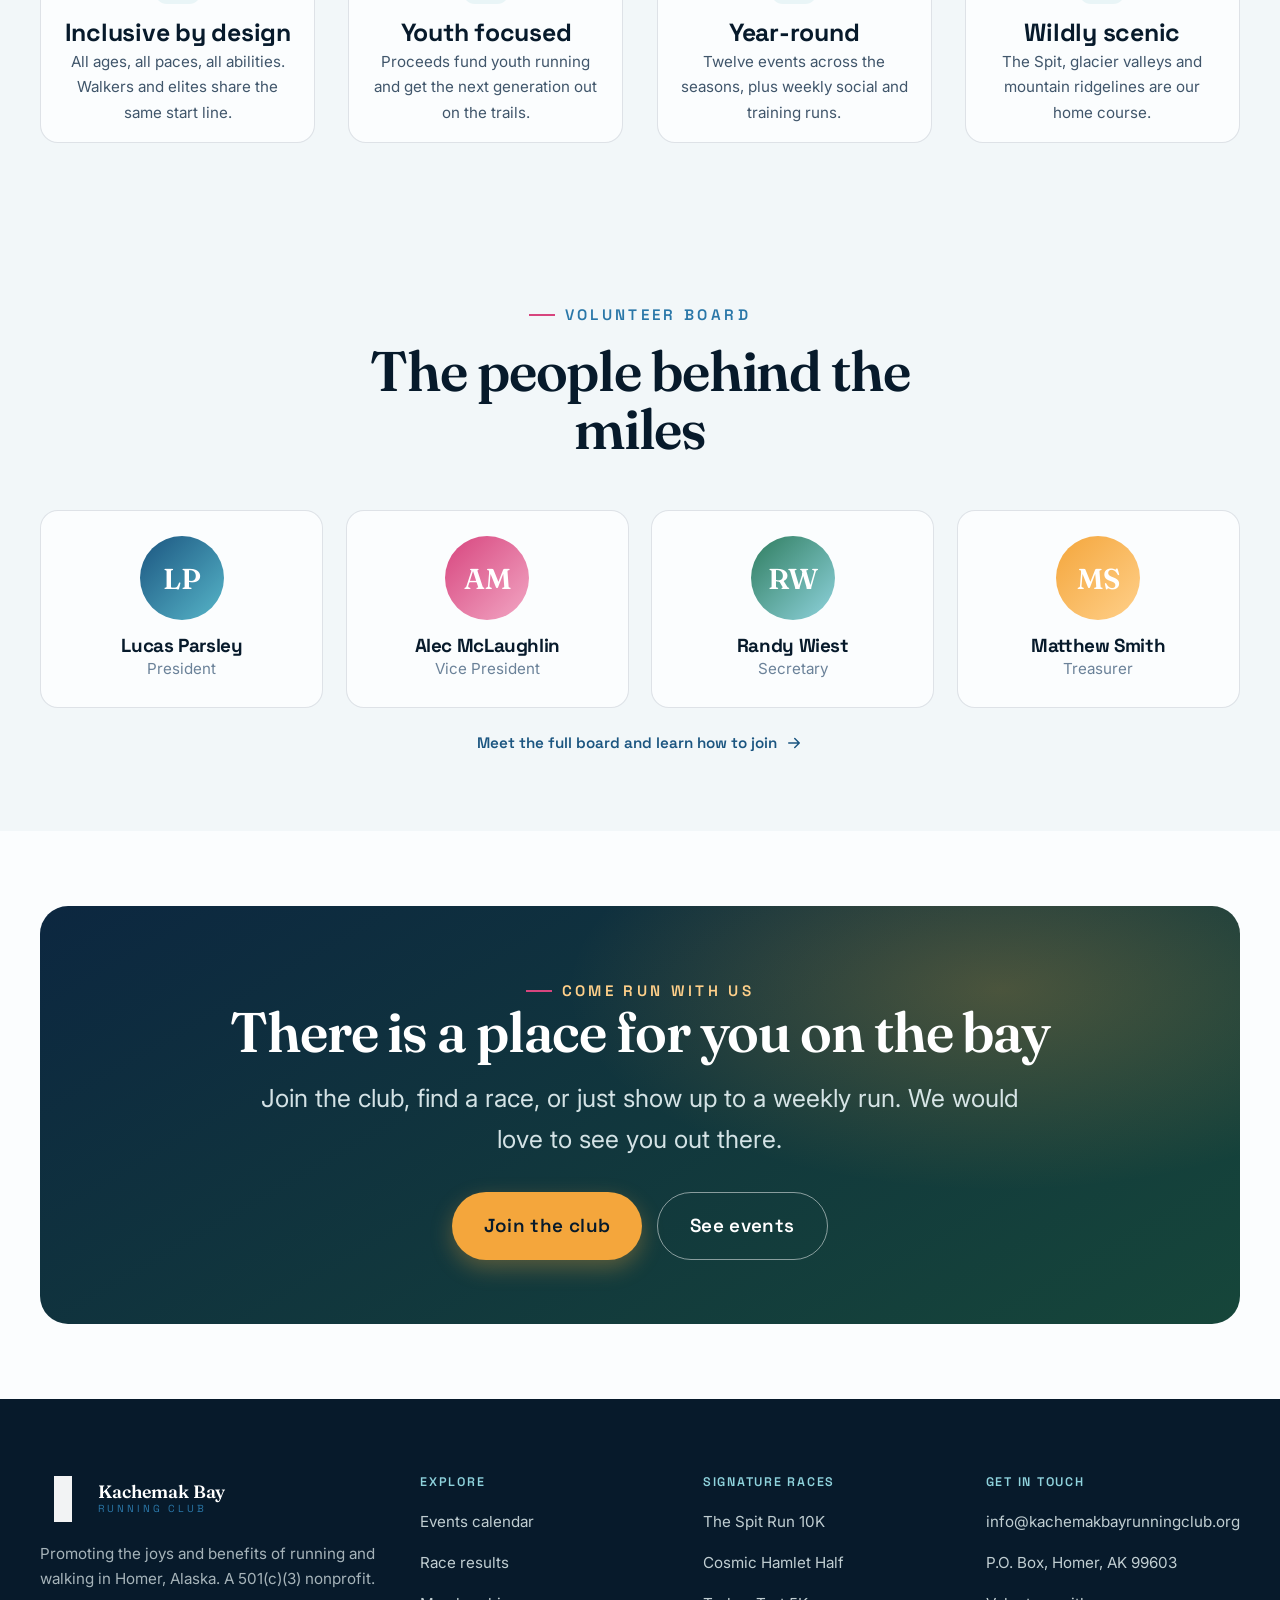
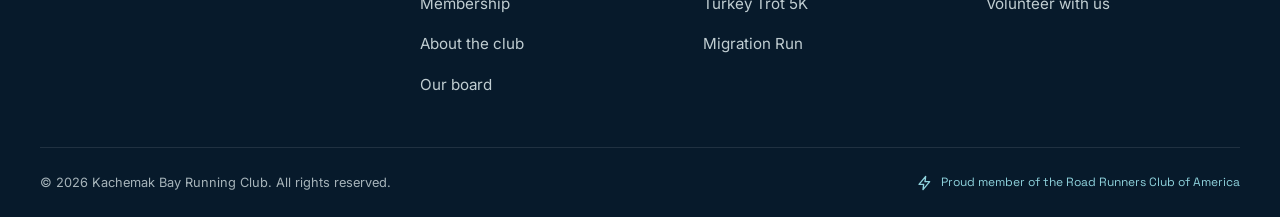
==== commit 81cfdf3f: "Use club logo favicon on about.html" ====
--- a/about.html
+++ b/about.html
@@ -9,7 +9,8 @@
 <link rel="preconnect" href="https://fonts.gstatic.com" crossorigin>
 <link href="https://fonts.googleapis.com/css2?family=Fraunces:ital,opsz,wght@0,9..144,400..700;1,9..144,400..600&family=Inter:wght@400;500;600&family=Space+Grotesk:wght@400;500;600;700&display=swap" rel="stylesheet">
 <link rel="stylesheet" href="assets/css/styles.css">
-<link rel="icon" href="data:image/svg+xml,%3Csvg xmlns='http://www.w3.org/2000/svg' viewBox='0 0 100 100'%3E%3Ccircle cx='50' cy='50' r='48' fill='%231b5580'/%3E%3Cpath d='M12 66 L34 34 L48 54 L62 28 L88 66 Z' fill='%23e9f5f7'/%3E%3Ccircle cx='68' cy='30' r='9' fill='%23f4a63c'/%3E%3C/svg%3E">
+<link rel="icon" type="image/svg+xml" href="assets/img/favicon.svg">
+<link rel="apple-touch-icon" href="assets/img/logo.png">
 </head>
 <body>
 <a class="skip-link" href="#main">Skip to content</a>
